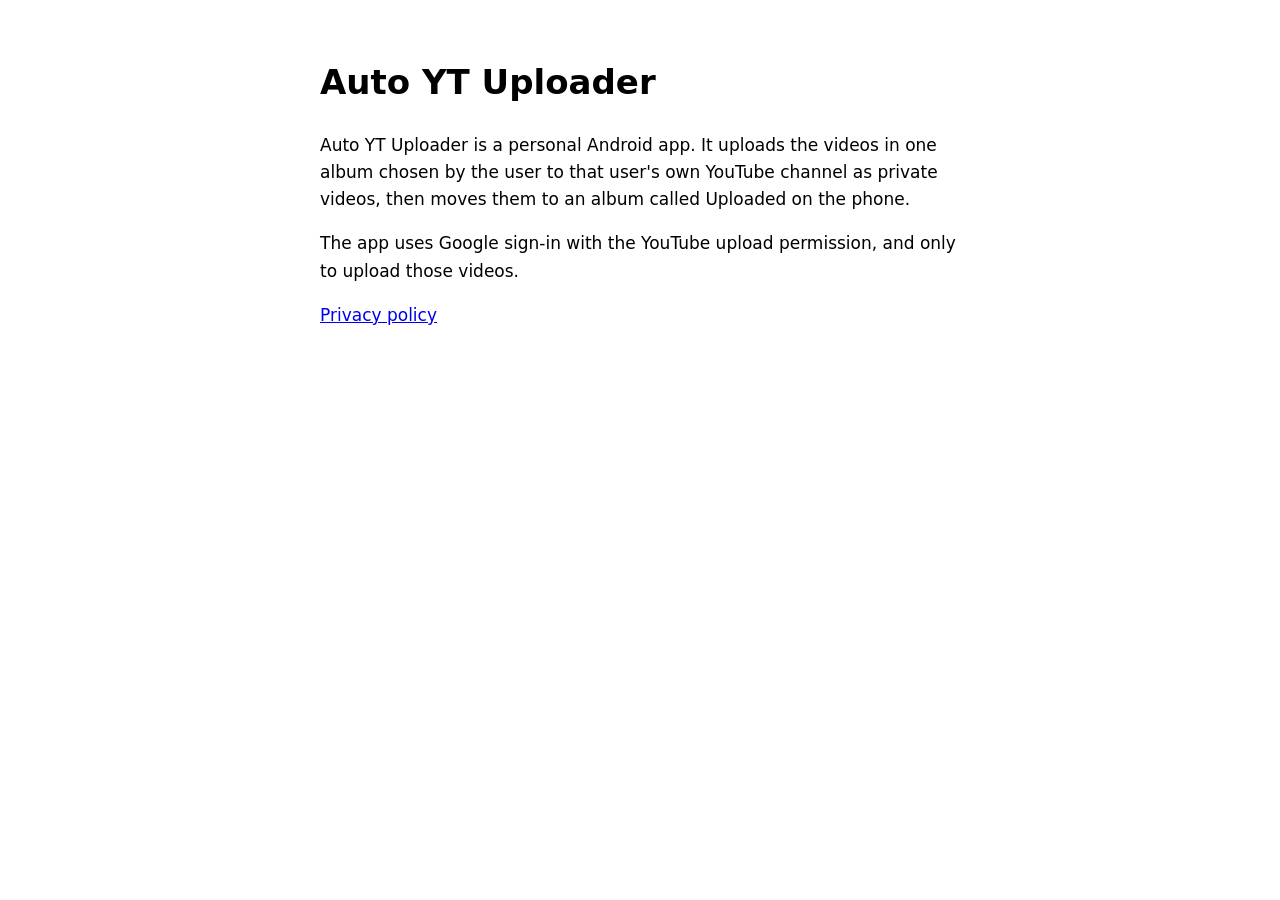
==== site/index.html @ 8d8fd3a0 "Add Auto YT Uploader Android app Uploads videos from a chosen album to YouTube as private videos, wi" ====
<!doctype html>
<html lang="en">
<head>
  <meta charset="utf-8">
  <meta name="viewport" content="width=device-width, initial-scale=1">
  <title>Auto YT Uploader</title>
  <style>
    body { max-width: 640px; margin: 0 auto; padding: 32px 16px; font: 17px/1.6 system-ui, sans-serif; }
  </style>
</head>
<body>
  <h1>Auto YT Uploader</h1>
  <p>Auto YT Uploader is a personal Android app. It uploads the videos in one album chosen by the
    user to that user's own YouTube channel as private videos, then moves them to an album called
    Uploaded on the phone.</p>
  <p>The app uses Google sign-in with the YouTube upload permission, and only to upload those videos.</p>
  <p><a href="privacy.html">Privacy policy</a></p>
</body>
</html>
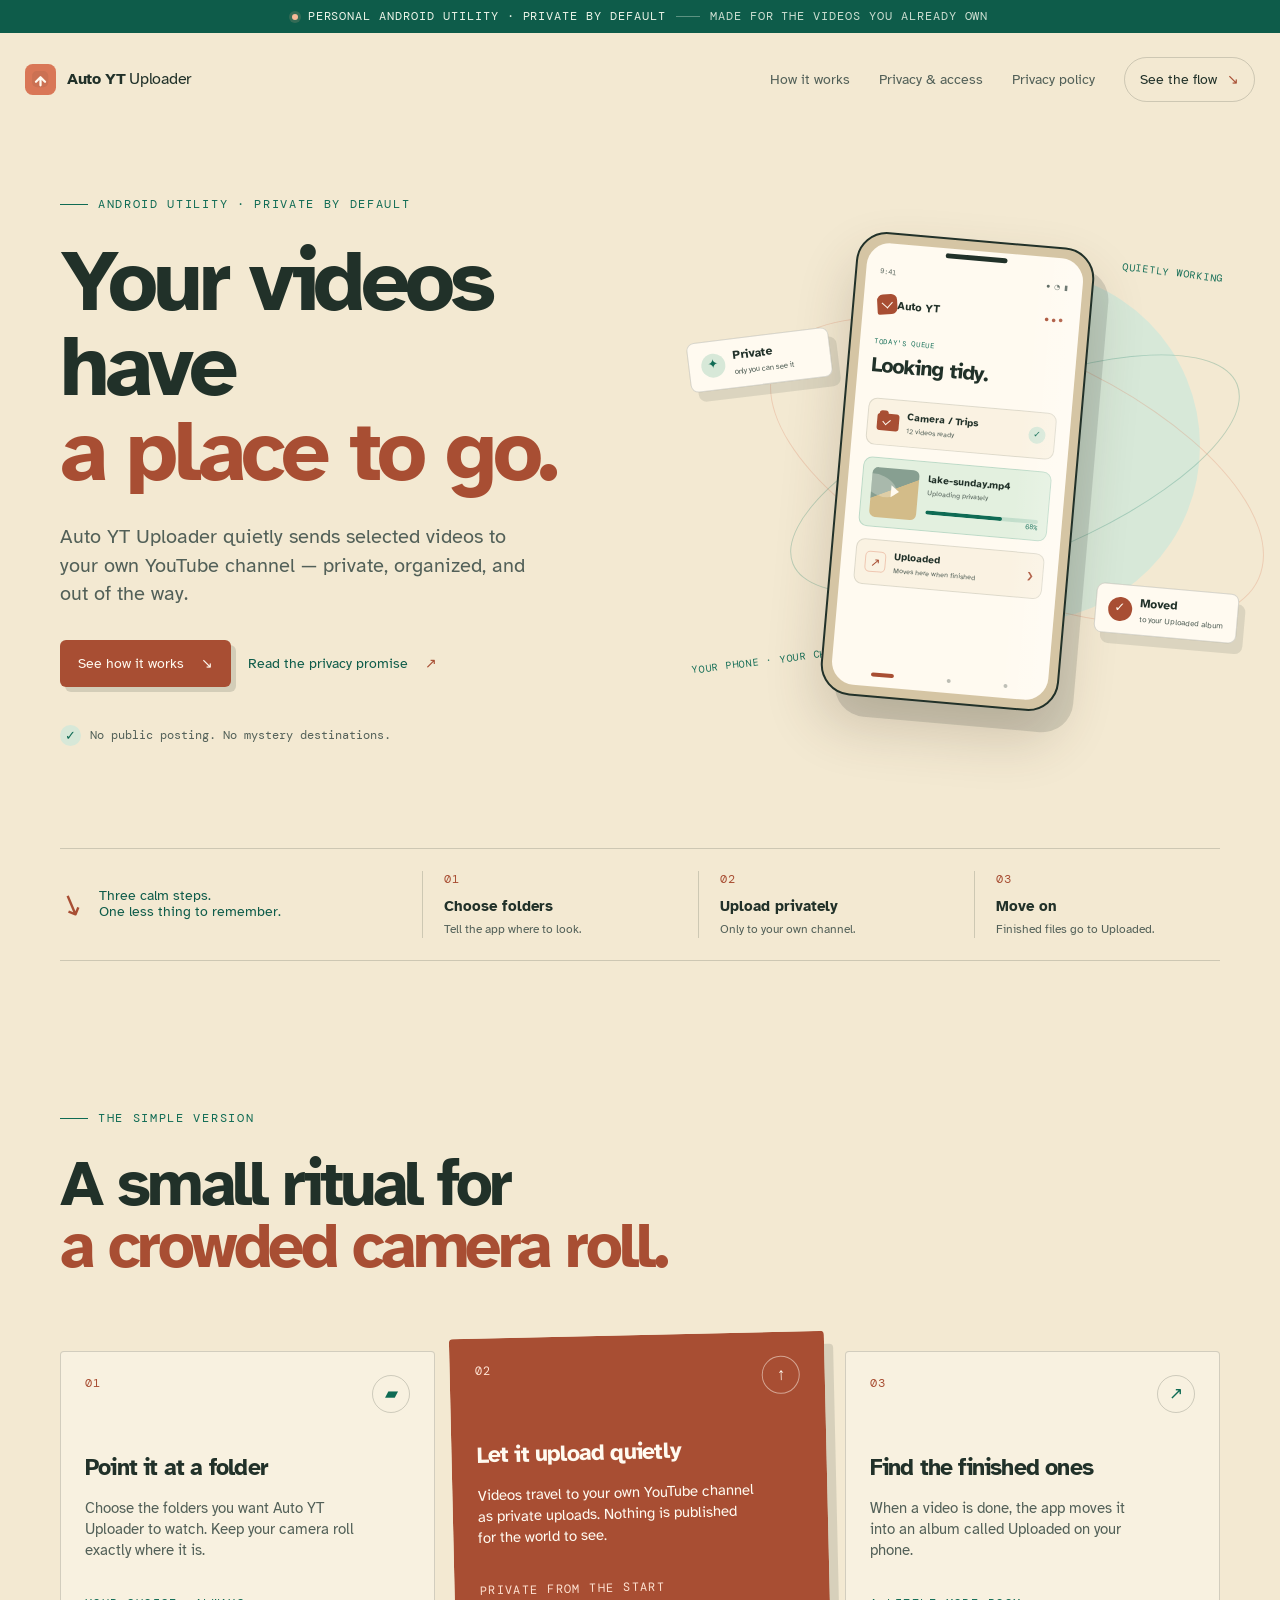
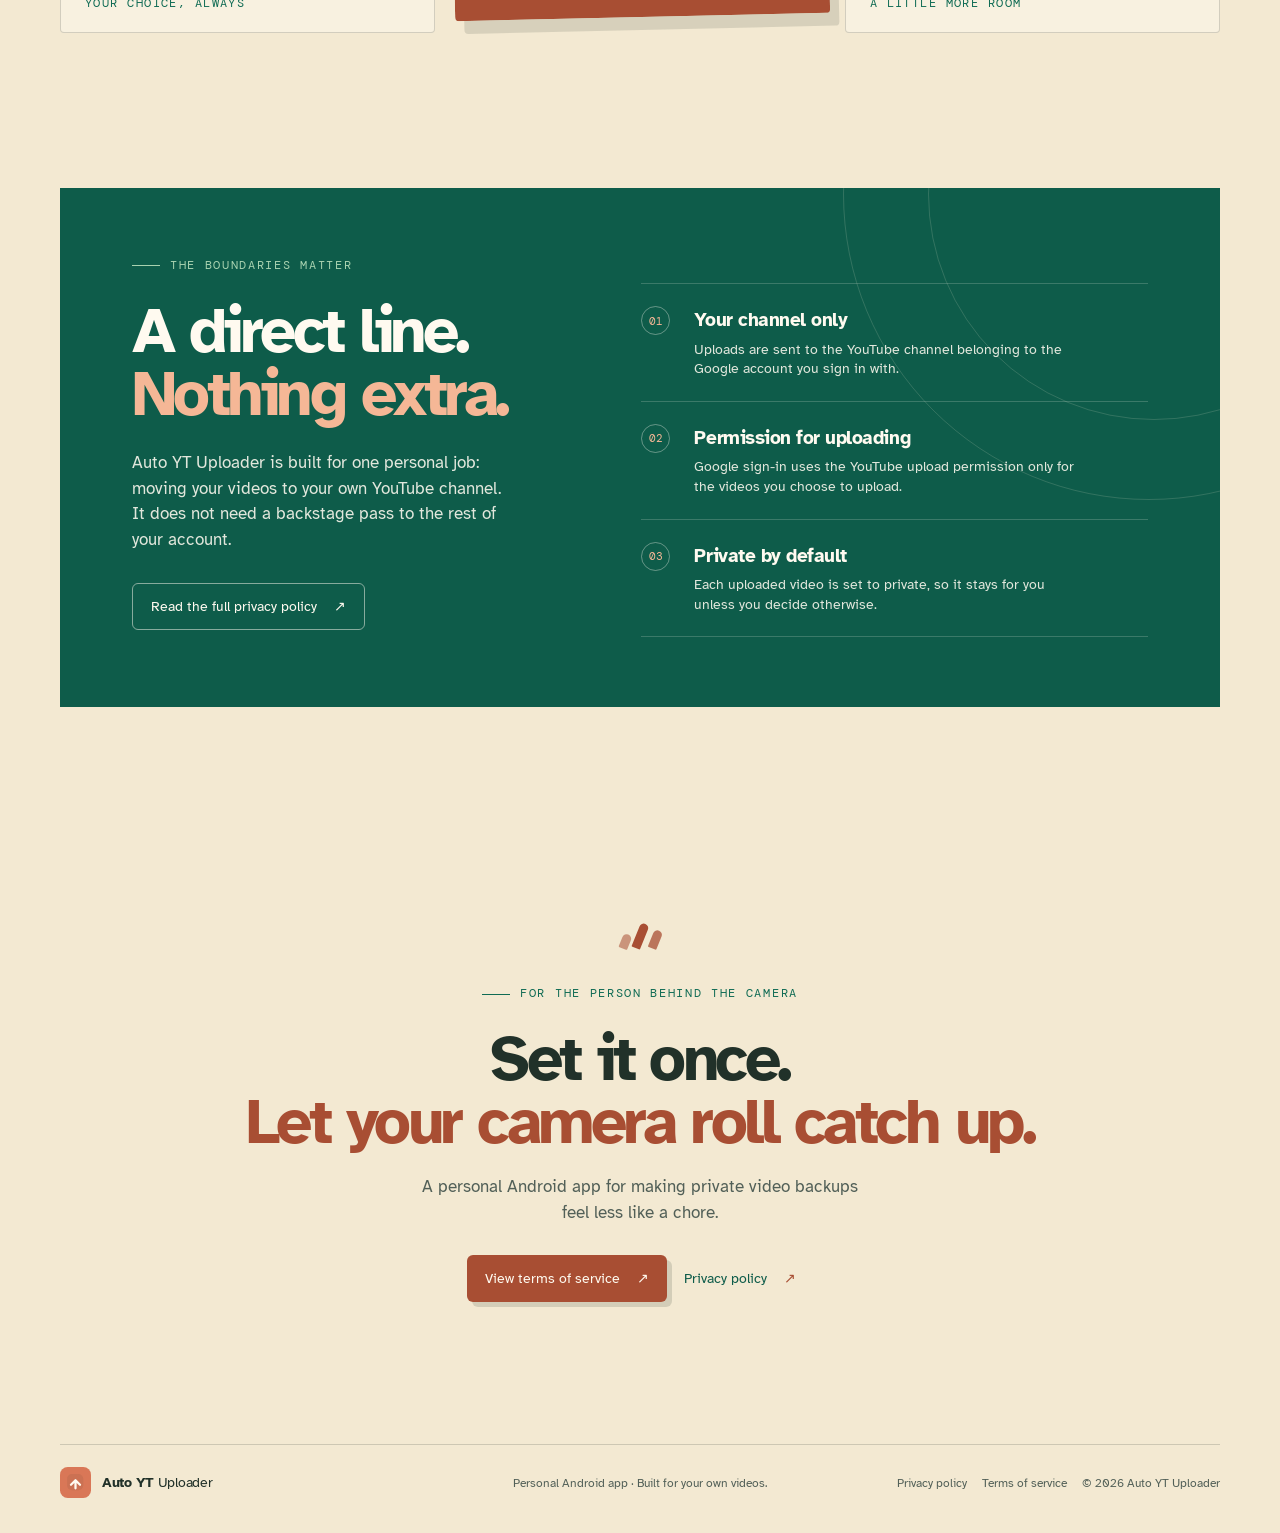
==== commit 1db2e558: "Add dashboard UI, upload queue, and site updates Split the app into Overview, Uploads, Folders, and " ====
--- a/site/index.html
+++ b/site/index.html
@@ -3,17 +3,161 @@
 <head>
   <meta charset="utf-8">
   <meta name="viewport" content="width=device-width, initial-scale=1">
-  <title>Auto YT Uploader</title>
-  <style>
-    body { max-width: 640px; margin: 0 auto; padding: 32px 16px; font: 17px/1.6 system-ui, sans-serif; }
-  </style>
+  <meta name="description" content="Auto YT Uploader is a personal Android app that privately uploads videos from chosen folders to your own YouTube channel, then files them away on your phone.">
+  <meta name="theme-color" content="#f3e9d2">
+  <title>Auto YT Uploader — A calmer place for your camera roll</title>
+  <link rel="stylesheet" href="styles.css">
+  <script src="script.js" defer></script>
 </head>
 <body>
-  <h1>Auto YT Uploader</h1>
-  <p>Auto YT Uploader is a personal Android app. It uploads the videos in one album chosen by the
-    user to that user's own YouTube channel as private videos, then moves them to an album called
-    Uploaded on the phone.</p>
-  <p>The app uses Google sign-in with the YouTube upload permission, and only to upload those videos.</p>
-  <p><a href="privacy.html">Privacy policy</a></p>
+  <a class="skip-link" href="#main">Skip to main content</a>
+  <header class="page-header">
+  <div class="announcement">
+    <span class="announcement-dot"></span>
+    <span>Personal Android utility · private by default</span>
+    <span class="announcement-line"></span>
+    <span class="announcement-detail">Made for the videos you already own</span>
+  </div>
+
+  <div class="site-header">
+    <a class="brand" href="index.html" aria-label="Auto YT Uploader home">
+      <img class="brand-logo" src="logo.svg" alt="" width="31" height="31">
+      <span class="brand-name"><strong>Auto YT</strong> Uploader</span>
+    </a>
+
+    <button class="menu-toggle" type="button" aria-expanded="false" aria-controls="site-nav" aria-label="Menu">
+      <span></span><span></span>
+    </button>
+
+    <nav class="site-nav" id="site-nav" aria-label="Primary navigation">
+      <a href="#how-it-works">How it works</a>
+      <a href="#privacy">Privacy &amp; access</a>
+      <a href="privacy.html">Privacy policy</a>
+      <a class="nav-pill" href="#how-it-works">See the flow <span aria-hidden="true">↘</span></a>
+    </nav>
+  </div>
+  </header>
+
+  <main id="main" tabindex="-1">
+    <section class="hero section-shell" aria-labelledby="hero-title">
+      <div class="hero-copy">
+        <p class="eyebrow"><span class="eyebrow-rule"></span>Android utility · private by default</p>
+        <h1 id="hero-title">Your videos have<br><em>a place to go.</em></h1>
+        <p class="hero-lede">Auto YT Uploader quietly sends selected videos to your own YouTube channel — private, organized, and out of the way.</p>
+        <div class="hero-actions">
+          <a class="button button-primary" href="#how-it-works">See how it works <span aria-hidden="true">↘</span></a>
+          <a class="button button-text" href="privacy.html">Read the privacy promise <span aria-hidden="true">↗</span></a>
+        </div>
+        <div class="hero-note">
+          <span class="note-icon" aria-hidden="true">✓</span>
+          <span>No public posting. No mystery destinations.</span>
+        </div>
+      </div>
+
+      <div class="hero-visual" role="img" aria-label="Illustration of the app on a phone: a video uploads privately, then moves to the Uploaded album.">
+        <div class="sun-disc" aria-hidden="true"></div>
+        <div class="orbit orbit-one" aria-hidden="true"></div>
+        <div class="orbit orbit-two" aria-hidden="true"></div>
+        <span class="visual-label label-top">quietly working</span>
+        <span class="visual-label label-bottom">your phone · your channel</span>
+
+        <div class="phone" aria-hidden="true">
+          <div class="phone-speaker"></div>
+          <div class="phone-screen">
+            <div class="phone-status"><span>9:41</span><span>● ◔ ▮</span></div>
+            <div class="phone-appbar">
+              <span class="mini-logo"><span></span></span>
+              <span>Auto YT</span>
+              <span class="appbar-menu">•••</span>
+            </div>
+            <div class="phone-greeting">
+              <span class="tiny-overline">TODAY'S QUEUE</span>
+              <strong>Looking tidy.</strong>
+            </div>
+            <div class="folder-card">
+              <div class="folder-icon"><span></span></div>
+              <div><strong>Camera / Trips</strong><small>12 videos ready</small></div>
+              <span class="folder-check">✓</span>
+            </div>
+            <div class="upload-card">
+              <div class="video-thumb"><span class="play-triangle"></span></div>
+              <div class="upload-info"><strong>lake-sunday.mp4</strong><small>Uploading privately</small><div class="progress"><span></span></div><em>68%</em></div>
+            </div>
+            <div class="album-row"><span class="album-icon">↗</span><div><strong>Uploaded</strong><small>Moves here when finished</small></div><span class="album-arrow">›</span></div>
+            <div class="phone-bottom-nav"><span class="active"></span><span></span><span></span></div>
+          </div>
+        </div>
+
+        <div class="floating-card card-private"><span class="floating-icon">✦</span><div><strong>Private</strong><small>only you can see it</small></div></div>
+        <div class="floating-card card-done"><span class="done-check">✓</span><div><strong>Moved</strong><small>to your Uploaded album</small></div></div>
+      </div>
+    </section>
+
+    <section class="proof-strip section-shell" aria-label="Key product promises">
+      <div class="proof-intro"><span class="scribble-arrow" aria-hidden="true">↘</span><span>Three calm steps.<br>One less thing to remember.</span></div>
+      <ol class="proof-list" role="list">
+        <li class="proof-item"><span class="proof-number" aria-hidden="true">01</span><strong>Choose folders</strong><small>Tell the app where to look.</small></li>
+        <li class="proof-item"><span class="proof-number" aria-hidden="true">02</span><strong>Upload privately</strong><small>Only to your own channel.</small></li>
+        <li class="proof-item"><span class="proof-number" aria-hidden="true">03</span><strong>Move on</strong><small>Finished files go to Uploaded.</small></li>
+      </ol>
+    </section>
+
+    <section class="steps section-shell" id="how-it-works" aria-labelledby="steps-title">
+      <div class="section-heading">
+        <p class="eyebrow"><span class="eyebrow-rule"></span>The simple version</p>
+        <h2 id="steps-title">A small ritual for<br><em>a crowded camera roll.</em></h2>
+      </div>
+      <ol class="step-list" role="list">
+        <li class="step-card">
+          <div class="step-topline"><span class="step-index" aria-hidden="true">01</span><span class="step-icon icon-folder" aria-hidden="true">▰</span></div>
+          <h3>Point it at a folder</h3>
+          <p>Choose the folders you want Auto YT Uploader to watch. Keep your camera roll exactly where it is.</p>
+          <span class="step-caption">Your choice, always</span>
+        </li>
+        <li class="step-card step-card-featured">
+          <div class="step-topline"><span class="step-index" aria-hidden="true">02</span><span class="step-icon icon-cloud" aria-hidden="true">↑</span></div>
+          <h3>Let it upload quietly</h3>
+          <p>Videos travel to your own YouTube channel as private uploads. Nothing is published for the world to see.</p>
+          <span class="step-caption">Private from the start</span>
+        </li>
+        <li class="step-card">
+          <div class="step-topline"><span class="step-index" aria-hidden="true">03</span><span class="step-icon icon-archive" aria-hidden="true">↗</span></div>
+          <h3>Find the finished ones</h3>
+          <p>When a video is done, the app moves it into an album called Uploaded on your phone.</p>
+          <span class="step-caption">A little more room</span>
+        </li>
+      </ol>
+    </section>
+
+    <section class="privacy section-shell" id="privacy" aria-labelledby="privacy-title">
+      <div class="privacy-panel">
+        <div class="privacy-main">
+          <p class="eyebrow eyebrow-light"><span class="eyebrow-rule"></span>The boundaries matter</p>
+          <h2 id="privacy-title">A direct line.<br><em>Nothing extra.</em></h2>
+          <p>Auto YT Uploader is built for one personal job: moving your videos to your own YouTube channel. It does not need a backstage pass to the rest of your account.</p>
+          <a class="button button-light" href="privacy.html">Read the full privacy policy <span aria-hidden="true">↗</span></a>
+        </div>
+        <div class="privacy-list">
+          <div class="privacy-row"><span class="privacy-badge" aria-hidden="true">01</span><div><h3>Your channel only</h3><p>Uploads are sent to the YouTube channel belonging to the Google account you sign in with.</p></div></div>
+          <div class="privacy-row"><span class="privacy-badge" aria-hidden="true">02</span><div><h3>Permission for uploading</h3><p>Google sign-in uses the YouTube upload permission only for the videos you choose to upload.</p></div></div>
+          <div class="privacy-row"><span class="privacy-badge" aria-hidden="true">03</span><div><h3>Private by default</h3><p>Each uploaded video is set to private, so it stays for you unless you decide otherwise.</p></div></div>
+        </div>
+      </div>
+    </section>
+
+    <section class="closing section-shell" aria-labelledby="closing-title">
+      <div class="closing-mark" aria-hidden="true"><span></span><span></span><span></span></div>
+      <p class="eyebrow"><span class="eyebrow-rule"></span>For the person behind the camera</p>
+      <h2 id="closing-title">Set it once.<br><em>Let your camera roll catch up.</em></h2>
+      <p class="closing-copy">A personal Android app for making private video backups feel less like a chore.</p>
+      <div class="closing-links"><a class="button button-primary" href="terms.html">View terms of service <span aria-hidden="true">↗</span></a><a class="button button-text" href="privacy.html">Privacy policy <span aria-hidden="true">↗</span></a></div>
+    </section>
+  </main>
+
+  <footer class="site-footer section-shell">
+    <a class="brand brand-footer" href="index.html" aria-label="Auto YT Uploader home"><img class="brand-logo" src="logo.svg" alt="" width="31" height="31"><span class="brand-name"><strong>Auto YT</strong> Uploader</span></a>
+    <p>Personal Android app · Built for your own videos.</p>
+    <div class="footer-links"><a href="privacy.html">Privacy policy</a><a href="terms.html">Terms of service</a><span>© <span id="year"></span> Auto YT Uploader</span></div>
+  </footer>
 </body>
 </html>
--- a/site/styles.css
+++ b/site/styles.css
@@ -0,0 +1,266 @@
+@import url('https://fonts.googleapis.com/css2?family=Atkinson+Hyperlegible:wght@400;700&family=DM+Mono:wght@400;500&display=swap');
+
+:root {
+  --paper: #f3e9d2;
+  --paper-deep: #eadbbc;
+  --ink: #213129;
+  --ink-soft: #526058;
+  --rust: #a84e33;
+  --rust-dark: #96442c;
+  --green: #0f6b54;
+  --green-deep: #0e5c4a;
+  --mint: #d7e8d8;
+  --cream: #fffaf0;
+  --line: rgba(33, 49, 41, .18);
+  --shadow: 0 22px 60px rgba(63, 49, 30, .13);
+  --display: 'Atkinson Hyperlegible', 'Trebuchet MS', sans-serif;
+  --mono: 'DM Mono', 'SFMono-Regular', Consolas, monospace;
+}
+
+* { box-sizing: border-box; }
+html { scroll-behavior: smooth; }
+body { margin: 0; background: var(--paper); color: var(--ink); font-family: var(--display); font-size: 17px; line-height: 1.5; }
+a { color: inherit; text-decoration: none; }
+button { font: inherit; }
+main { overflow-x: clip; }
+main:focus { outline: 0; }
+:focus-visible { outline: 3px solid var(--ink); outline-offset: 3px; border-radius: 2px; }
+.privacy-panel :focus-visible { outline-color: var(--cream); }
+.skip-link { transition-property: none; position: absolute; top: -100px; left: 16px; z-index: 20; padding: 12px 16px; background: var(--ink); color: var(--cream); border-radius: 6px; font-size: 16px; }
+.skip-link:focus { top: 8px; }
+.skip-link:focus-visible { outline-color: var(--rust); }
+::selection { background: var(--rust); color: var(--cream); }
+
+body::before { content: ''; position: fixed; inset: 0; pointer-events: none; opacity: .34; background-image: radial-gradient(rgba(33,49,41,.12) .65px, transparent .65px); background-size: 12px 12px; mask-image: linear-gradient(to bottom, black, transparent 72%); z-index: -1; }
+.section-shell { width: min(1160px, calc(100% - 72px)); margin-inline: auto; }
+
+.announcement { min-height: 33px; padding: 7px 32px; display: flex; align-items: center; justify-content: center; gap: 10px; background: var(--green-deep); color: #edf5e9; font: 12px/1.3 var(--mono); letter-spacing: .08em; text-transform: uppercase; }
+.announcement-dot { width: 6px; height: 6px; border-radius: 50%; background: #f7b997; box-shadow: 0 0 0 3px rgba(247,185,151,.16); }
+.announcement-line { width: 24px; height: 1px; background: rgba(237,245,233,.35); }
+.announcement-detail { color: rgba(237,245,233,.85); }
+
+.site-header { width: min(1230px, calc(100% - 48px)); margin: 0 auto; min-height: 92px; display: flex; align-items: center; justify-content: space-between; position: relative; z-index: 10; }
+.brand { display: inline-flex; align-items: center; gap: 11px; font-size: 16px; letter-spacing: -.02em; }
+.brand-name { color: var(--ink); }
+.brand-name strong { font-weight: 700; }
+.brand-logo { display: block; flex: none; }
+.site-nav { display: flex; align-items: center; gap: 29px; font-size: 14px; }
+.site-nav a, .footer-links a, .legal-back { display: inline-flex; align-items: center; min-height: 24px; }
+.site-nav a:not(.nav-pill), .footer-links a { color: var(--ink-soft); transition: color .2s ease; }
+.site-nav a:not(.nav-pill):hover, .footer-links a:hover { color: var(--rust-dark); }
+.nav-pill { padding: 11px 15px; border: 1px solid var(--line); border-radius: 999px; color: var(--ink); transition: background .2s ease, border-color .2s ease, transform .2s ease; }
+.nav-pill:hover { background: rgba(255,250,240,.7); border-color: rgba(33,49,41,.35); transform: translateY(-2px); }
+.nav-pill span { margin-left: 10px; color: var(--rust); }
+.menu-toggle { display: none; background: none; border: 0; padding: 7px; cursor: pointer; }
+.menu-toggle span { display: block; width: 22px; height: 2px; background: var(--ink); margin: 5px; }
+
+.hero { min-height: 600px; padding: 72px 0 102px; display: grid; grid-template-columns: minmax(0, .94fr) minmax(410px, .86fr); gap: 62px; align-items: center; }
+.eyebrow { margin: 0 0 26px; display: flex; align-items: center; gap: 10px; color: var(--green); font: 12px/1.3 var(--mono); letter-spacing: .14em; text-transform: uppercase; }
+.eyebrow-rule { width: 28px; height: 1px; background: currentColor; display: inline-block; }
+h1, h2, h3, p { margin-top: 0; }
+h1, h2 { letter-spacing: -.055em; line-height: .98; font-weight: 700; }
+h1 { font-size: clamp(4rem, 6.8vw, 6.65rem); margin-bottom: 29px; max-width: 720px; }
+h1 em, h2 em { font-style: normal; color: var(--rust); }
+.hero-lede { max-width: 475px; color: var(--ink-soft); font-size: 20px; line-height: 1.42; margin-bottom: 31px; }
+.hero-actions, .closing-links { display: flex; gap: 17px; align-items: center; flex-wrap: wrap; }
+.button { display: inline-flex; align-items: center; gap: 17px; min-height: 47px; padding: 0 18px; border-radius: 6px; font-size: 14px; transition: transform .2s ease, box-shadow .2s ease, background .2s ease; }
+.button:hover { transform: translateY(-3px); }
+.button-primary { background: var(--rust); color: var(--cream); box-shadow: 5px 5px 0 rgba(33,49,41,.15); }
+.button-primary:hover { background: var(--rust-dark); box-shadow: 7px 7px 0 rgba(33,49,41,.15); }
+.button-text { padding-left: 0; color: var(--green-deep); }
+.button-text span { color: var(--rust); }
+.hero-note { display: flex; align-items: center; gap: 9px; margin-top: 38px; color: var(--ink-soft); font: 12px var(--mono); }
+.note-icon { display: grid; place-items: center; width: 21px; height: 21px; border-radius: 50%; background: var(--mint); color: var(--green); font-size: 13px; }
+
+.hero-visual { min-height: 500px; position: relative; display: grid; place-items: center; }
+.sun-disc { width: 350px; height: 350px; border-radius: 50%; background: var(--mint); position: absolute; top: 50px; right: 20px; }
+.orbit { position: absolute; border: 1px solid rgba(22,125,99,.25); border-radius: 50%; transform: rotate(-22deg); }
+.orbit-one { width: 480px; height: 170px; top: 168px; right: -35px; }
+.orbit-two { width: 530px; height: 240px; top: 130px; right: -62px; transform: rotate(24deg); border-color: rgba(217,119,87,.25); }
+.visual-label { position: absolute; font: 10px var(--mono); color: var(--green); letter-spacing: .08em; text-transform: uppercase; z-index: 2; }
+.label-top { right: -4px; top: 45px; transform: rotate(7deg); }
+.label-bottom { left: -4px; bottom: 55px; transform: rotate(-7deg); }
+.phone { width: 239px; height: 465px; padding: 9px; border: 2px solid var(--ink); border-radius: 31px; background: #d5c5a4; transform: rotate(5deg); position: relative; z-index: 3; box-shadow: 16px 20px 0 rgba(33,49,41,.15), 0 28px 55px rgba(70,52,31,.2); }
+.phone-speaker { position: absolute; top: 14px; left: 50%; width: 62px; height: 5px; border-radius: 10px; background: var(--ink); transform: translateX(-50%); z-index: 4; }
+.phone-screen { height: 100%; border-radius: 23px; background: var(--cream); overflow: hidden; padding: 24px 14px 12px; position: relative; }
+.phone-screen::after { content: ''; position: absolute; top: 0; right: 0; width: 50px; height: 100%; background: linear-gradient(90deg, transparent, rgba(255,255,255,.25)); pointer-events: none; }
+.phone-status, .phone-appbar, .phone-bottom-nav { display: flex; justify-content: space-between; align-items: center; font: 7px var(--mono); color: var(--ink-soft); }
+.phone-appbar { padding: 18px 0 15px; color: var(--ink); font: 700 11px var(--display); }
+.mini-logo { width: 20px; height: 20px; border-radius: 6px 6px 6px 2px; background: var(--rust); display: grid; place-items: center; transform: rotate(-8deg); }
+.mini-logo span { width: 8px; height: 8px; border-left: 1px solid var(--cream); border-bottom: 1px solid var(--cream); transform: rotate(-45deg) translate(1px,-1px); }
+.appbar-menu { margin-left: auto; color: var(--rust); letter-spacing: 2px; }
+.phone-greeting { margin: 8px 0 16px; }
+.tiny-overline { display: block; font: 7px var(--mono); letter-spacing: .1em; color: var(--green); margin-bottom: 4px; }
+.phone-greeting strong { font-size: 21px; letter-spacing: -.05em; }
+.folder-card, .upload-card, .album-row { border: 1px solid rgba(33,49,41,.13); border-radius: 9px; background: rgba(243,233,210,.46); }
+.folder-card { display: flex; align-items: center; gap: 8px; padding: 10px 9px; margin-bottom: 12px; }
+.folder-card strong, .upload-card strong, .album-row strong { display: block; font-size: 10px; line-height: 1.1; }
+.folder-card small, .upload-card small, .album-row small { color: var(--ink-soft); display: block; font-size: 7px; margin-top: 4px; }
+.folder-icon { width: 22px; height: 17px; background: var(--rust); border-radius: 3px; position: relative; flex: 0 0 auto; }
+.folder-icon::before { content: ''; position: absolute; top: -3px; left: 2px; width: 9px; height: 5px; border-radius: 3px 3px 0 0; background: var(--rust); }
+.folder-icon span { position: absolute; left: 6px; top: 5px; width: 7px; height: 5px; border-left: 1px solid var(--cream); border-bottom: 1px solid var(--cream); transform: rotate(-45deg); }
+.folder-check { margin-left: auto; width: 17px; height: 17px; border-radius: 50%; display: grid; place-items: center; background: var(--mint); color: var(--green); font-size: 9px; }
+.upload-card { padding: 9px; display: flex; gap: 9px; background: #e3f0df; border-color: rgba(22,125,99,.19); }
+.video-thumb { width: 47px; height: 50px; border-radius: 6px; background: linear-gradient(155deg, #879f91 0 43%, #d3bc89 44% 100%); position: relative; overflow: hidden; flex: 0 0 auto; }
+.video-thumb::after { content: ''; position: absolute; width: 35px; height: 20px; border-radius: 50%; background: rgba(255,250,240,.28); top: 8px; left: -9px; transform: rotate(22deg); }
+.play-triangle { position: absolute; z-index: 1; top: 17px; left: 20px; border-left: 8px solid var(--cream); border-top: 6px solid transparent; border-bottom: 6px solid transparent; }
+.upload-info { flex: 1; min-width: 0; position: relative; padding-top: 2px; }
+.upload-info strong { white-space: nowrap; overflow: hidden; text-overflow: ellipsis; }
+.progress { height: 4px; border-radius: 8px; background: rgba(22,125,99,.16); margin-top: 11px; overflow: hidden; }
+.progress span { display: block; height: 100%; width: 68%; background: var(--green); border-radius: inherit; }
+.upload-info em { position: absolute; right: 0; bottom: -1px; font: 7px var(--mono); font-style: normal; color: var(--green); }
+.album-row { display: flex; align-items: center; gap: 8px; padding: 9px; margin-top: 12px; }
+.album-icon { width: 21px; height: 21px; display: grid; place-items: center; color: var(--rust); border: 1px solid rgba(217,119,87,.35); border-radius: 5px; font-size: 12px; }
+.album-arrow { margin-left: auto; color: var(--rust); font-size: 20px; line-height: .8; }
+.phone-bottom-nav { position: absolute; left: 14px; right: 14px; bottom: 10px; justify-content: space-around; }
+.phone-bottom-nav span { width: 4px; height: 4px; background: rgba(33,49,41,.3); border-radius: 50%; }
+.phone-bottom-nav .active { width: 23px; border-radius: 6px; background: var(--rust); }
+.floating-card { position: absolute; z-index: 4; display: flex; align-items: center; gap: 8px; padding: 10px 12px; min-width: 143px; background: var(--cream); border: 1px solid rgba(33,49,41,.18); border-radius: 8px; box-shadow: 7px 10px 0 rgba(33,49,41,.11); }
+.floating-card strong { display: block; font-size: 12px; line-height: 1; }
+.floating-card small { display: block; color: var(--ink-soft); font-size: 8px; margin-top: 4px; }
+.floating-icon, .done-check { display: grid; place-items: center; width: 24px; height: 24px; border-radius: 50%; background: var(--mint); color: var(--green); font-size: 13px; }
+.card-private { top: 114px; left: -7px; transform: rotate(-7deg); }
+.card-done { right: -18px; bottom: 83px; transform: rotate(5deg); }
+.done-check { background: var(--rust); color: var(--cream); }
+
+.proof-strip { border-top: 1px solid var(--line); border-bottom: 1px solid var(--line); padding: 22px 0; display: grid; grid-template-columns: 1.25fr 3fr; gap: 30px; align-items: center; }
+.proof-list { margin: 0; padding: 0; list-style: none; display: grid; grid-template-columns: repeat(3, 1fr); gap: 30px; }
+.proof-intro { display: flex; align-items: center; gap: 15px; color: var(--green-deep); font-size: 14px; line-height: 1.18; }
+.scribble-arrow { color: var(--rust); font-size: 29px; transform: rotate(22deg); display: inline-block; }
+.proof-item { padding-left: 21px; border-left: 1px solid var(--line); }
+.proof-number, .step-index { display: block; color: var(--rust); font: 12px var(--mono); letter-spacing: .08em; margin-bottom: 8px; }
+.proof-item strong { display: block; font-size: 15px; }
+.proof-item small { display: block; color: var(--ink-soft); font-size: 12px; margin-top: 3px; }
+
+.steps { padding: 150px 0 155px; }
+.section-heading h2, .privacy-main h2, .closing h2 { font-size: clamp(3rem, 5vw, 5rem); margin-bottom: 0; }
+.step-list { display: grid; grid-template-columns: repeat(3, 1fr); gap: 17px; margin: 73px 0 0; padding: 0; list-style: none; }
+.step-card { min-height: 282px; padding: 23px 24px 21px; background: rgba(255,250,240,.46); border: 1px solid var(--line); border-radius: 4px; display: flex; flex-direction: column; transition: transform .25s ease, box-shadow .25s ease; }
+.step-card:hover { transform: translateY(-7px); box-shadow: 10px 12px 0 rgba(33,49,41,.1); }
+.step-card-featured { background: var(--rust); color: var(--cream); transform: translateY(-16px) rotate(-1.3deg); border-color: transparent; box-shadow: 9px 13px 0 rgba(33,49,41,.13); }
+.step-card-featured:hover { transform: translateY(-23px) rotate(-1.3deg); }
+.step-card-featured .step-index, .step-card-featured .step-caption { color: #ffe3d3; }
+.step-topline { display: flex; justify-content: space-between; align-items: start; }
+.step-icon { width: 38px; height: 38px; border: 1px solid rgba(33,49,41,.2); border-radius: 50%; display: grid; place-items: center; color: var(--green); font-size: 17px; }
+.step-card-featured .step-icon { color: var(--cream); border-color: rgba(255,250,240,.5); }
+.step-card h3 { margin: 38px 0 12px; font-size: 23px; letter-spacing: -.035em; }
+.step-card p { max-width: 280px; margin-bottom: 23px; color: var(--ink-soft); font-size: 15px; line-height: 1.42; }
+.step-card-featured p { color: var(--cream); }
+.step-caption { color: var(--green); font: 12px var(--mono); letter-spacing: .12em; margin-top: auto; text-transform: uppercase; }
+
+.privacy { padding-bottom: 150px; }
+.privacy-panel { background: var(--green-deep); color: var(--cream); padding: 70px 72px; display: grid; grid-template-columns: .92fr 1.08fr; gap: 78px; position: relative; overflow: hidden; }
+.privacy-panel::before, .privacy-panel::after { content: ''; position: absolute; border: 1px solid rgba(243,233,210,.16); border-radius: 50%; pointer-events: none; }
+.privacy-panel::before { width: 450px; height: 450px; right: -160px; top: -220px; }
+.privacy-panel::after { width: 610px; height: 610px; right: -235px; top: -300px; }
+.eyebrow-light { color: #a8d2b0; }
+.privacy-main { position: relative; z-index: 1; }
+.privacy-main h2 { margin-bottom: 25px; }
+.privacy-main h2 em { color: #f5b796; }
+.privacy-main > p:not(.eyebrow) { max-width: 380px; color: rgba(255,250,240,.88); line-height: 1.5; margin-bottom: 31px; }
+.button-light { border: 1px solid rgba(255,250,240,.5); color: var(--cream); }
+.button-light:hover { background: rgba(255,250,240,.12); }
+.privacy-list { position: relative; z-index: 1; padding-top: 25px; }
+.privacy-row { display: grid; grid-template-columns: 35px 1fr; gap: 18px; padding: 22px 0; border-top: 1px solid rgba(255,250,240,.19); }
+.privacy-row:last-child { border-bottom: 1px solid rgba(255,250,240,.19); }
+.privacy-badge { width: 29px; height: 29px; border: 1px solid rgba(255,250,240,.36); border-radius: 50%; display: grid; place-items: center; color: #f5b796; font: 11px var(--mono); }
+.privacy-row h3 { margin: 0 0 5px; font-size: 19px; letter-spacing: -.025em; }
+.privacy-row p { margin: 0; max-width: 390px; color: rgba(255,250,240,.88); font-size: 14px; line-height: 1.4; }
+
+.closing { padding: 64px 0 142px; text-align: center; display: flex; flex-direction: column; align-items: center; }
+.closing-mark { display: flex; gap: 6px; align-items: end; height: 28px; margin-bottom: 37px; }
+.closing-mark span { display: block; width: 9px; border-radius: 9px 9px 2px 2px; background: var(--rust); transform: rotate(22deg); }
+.closing-mark span:nth-child(1) { height: 15px; opacity: .55; }
+.closing-mark span:nth-child(2) { height: 26px; }
+.closing-mark span:nth-child(3) { height: 19px; opacity: .75; }
+.closing h2 { margin-bottom: 21px; }
+.closing-copy { max-width: 440px; color: var(--ink-soft); margin-bottom: 30px; }
+.closing-links { justify-content: center; }
+
+.site-footer { padding: 22px 0 35px; border-top: 1px solid var(--line); display: grid; grid-template-columns: 1fr auto 1fr; align-items: center; gap: 20px; font-size: 12px; }
+.brand-footer { font-size: 14px; }
+.site-footer > p { margin: 0; color: var(--ink-soft); text-align: center; }
+.footer-links { justify-self: end; display: flex; align-items: center; gap: 15px; color: var(--ink-soft); }
+
+.legal-page .site-header { margin-bottom: 52px; }
+.legal-wrap { max-width: 820px; padding: 44px 0 130px; }
+.legal-kicker { color: var(--green); font: 12px var(--mono); letter-spacing: .14em; text-transform: uppercase; }
+.legal-wrap h1 { font-size: clamp(3rem, 6vw, 5.4rem); margin: 23px 0 25px; }
+.legal-intro { max-width: 650px; color: var(--ink-soft); font-size: 20px; line-height: 1.45; margin-bottom: 60px; }
+.legal-card { background: rgba(255,250,240,.62); border: 1px solid var(--line); padding: 31px 35px; margin: 17px 0; }
+.legal-card h2 { font-size: 25px; margin-bottom: 14px; letter-spacing: -.035em; }
+.legal-card p, .legal-card li { color: var(--ink-soft); font-size: 16px; line-height: 1.55; }
+.legal-card ul { padding-left: 21px; }
+.legal-card a { color: var(--green-deep); text-decoration: underline; }
+.legal-back { display: inline-flex; margin-top: 28px; color: var(--green-deep); font-size: 14px; }
+
+@media (max-width: 900px) {
+  .section-shell { width: min(100% - 42px, 680px); }
+  .hero { grid-template-columns: 1fr; gap: 36px; padding-top: 65px; }
+  .hero-copy { max-width: 620px; }
+  .hero-visual { min-height: 500px; }
+  .proof-strip { grid-template-columns: 1fr; gap: 24px; }
+  .proof-list { grid-template-columns: 1fr 1fr; gap: 24px; }
+  .steps { padding: 110px 0; }
+  .step-list { gap: 11px; }
+  .privacy-panel { grid-template-columns: 1fr; gap: 35px; padding: 54px 42px; }
+  .privacy-list { padding-top: 0; }
+  .site-footer { grid-template-columns: 1fr; text-align: center; }
+  .site-footer > p { order: 3; }
+  .footer-links { justify-self: center; flex-wrap: wrap; justify-content: center; }
+}
+
+@media (max-width: 620px) {
+  body { font-size: 16px; }
+  .announcement { padding-inline: 15px; font-size: 12px; gap: 7px; text-align: center; }
+  .announcement-line, .announcement-detail { display: none; }
+  .site-header { width: calc(100% - 32px); min-height: 75px; }
+  .menu-toggle { display: block; }
+  .site-nav { position: absolute; top: 68px; left: 0; right: 0; display: none; padding: 16px; flex-direction: column; align-items: stretch; gap: 0; background: var(--cream); border: 1px solid var(--line); border-radius: 7px; box-shadow: var(--shadow); }
+  .site-nav.is-open { display: flex; }
+  .site-nav a { padding: 11px 4px; }
+  .site-nav .nav-pill { margin-top: 8px; text-align: center; }
+  .section-shell { width: calc(100% - 34px); }
+  .hero { padding: 50px 0 78px; }
+  h1 { font-size: clamp(3.3rem, 17vw, 5rem); }
+  .hero-lede { font-size: 18px; }
+  .hero-actions { align-items: flex-start; flex-direction: column; gap: 12px; }
+  .hero-note { margin-top: 28px; }
+  .hero-visual { min-height: 410px; margin: 0 -25px; transform: scale(.86); transform-origin: center top; margin-bottom: -55px; }
+  .sun-disc { right: 46px; }
+  .card-private { left: 8px; }
+  .card-done { right: 5px; }
+  .label-top { right: 10px; }
+  .label-bottom { left: 4px; }
+  .proof-strip { gap: 18px; padding: 26px 0; }
+  .proof-list { grid-template-columns: 1fr; gap: 18px; }
+  .proof-item { padding: 15px 0 0; border-left: 0; border-top: 1px solid var(--line); }
+  .steps { padding: 90px 0; }
+  .section-heading h2, .privacy-main h2, .closing h2 { font-size: 3.25rem; }
+  .step-list { grid-template-columns: 1fr; margin-top: 46px; }
+  .step-card, .step-card-featured { min-height: 240px; transform: none; }
+  .step-card-featured:hover, .step-card:hover { transform: translateY(-5px); }
+  .step-card h3 { margin-top: 26px; }
+  .privacy { padding-bottom: 90px; }
+  .privacy-panel { padding: 42px 24px; margin-inline: -1px; }
+  .privacy-row { gap: 12px; }
+  .privacy-row p { font-size: 13px; }
+  .closing { padding: 40px 0 95px; }
+  .closing-links { flex-direction: column; gap: 8px; }
+  .site-footer { padding-bottom: 27px; }
+  .footer-links { flex-direction: column; gap: 8px; }
+  .legal-page .site-header { margin-bottom: 10px; flex-wrap: wrap; gap: 4px 20px; padding-block: 12px; }
+  .legal-page .site-nav { position: static; display: flex; flex-direction: row; gap: 18px; padding: 0; background: none; border: 0; box-shadow: none; }
+  .legal-wrap { padding: 45px 0 85px; }
+  .legal-wrap h1 { font-size: 3.5rem; }
+  .legal-intro { font-size: 18px; margin-bottom: 38px; }
+  .legal-card { padding: 23px 20px; }
+}
+
+@media (forced-colors: active) {
+  .menu-toggle span { forced-color-adjust: none; background: CanvasText; }
+}
+
+@media (prefers-reduced-motion: reduce) {
+  *, *::before, *::after { scroll-behavior: auto !important; transition-duration: .01ms !important; animation-duration: .01ms !important; }
+}
